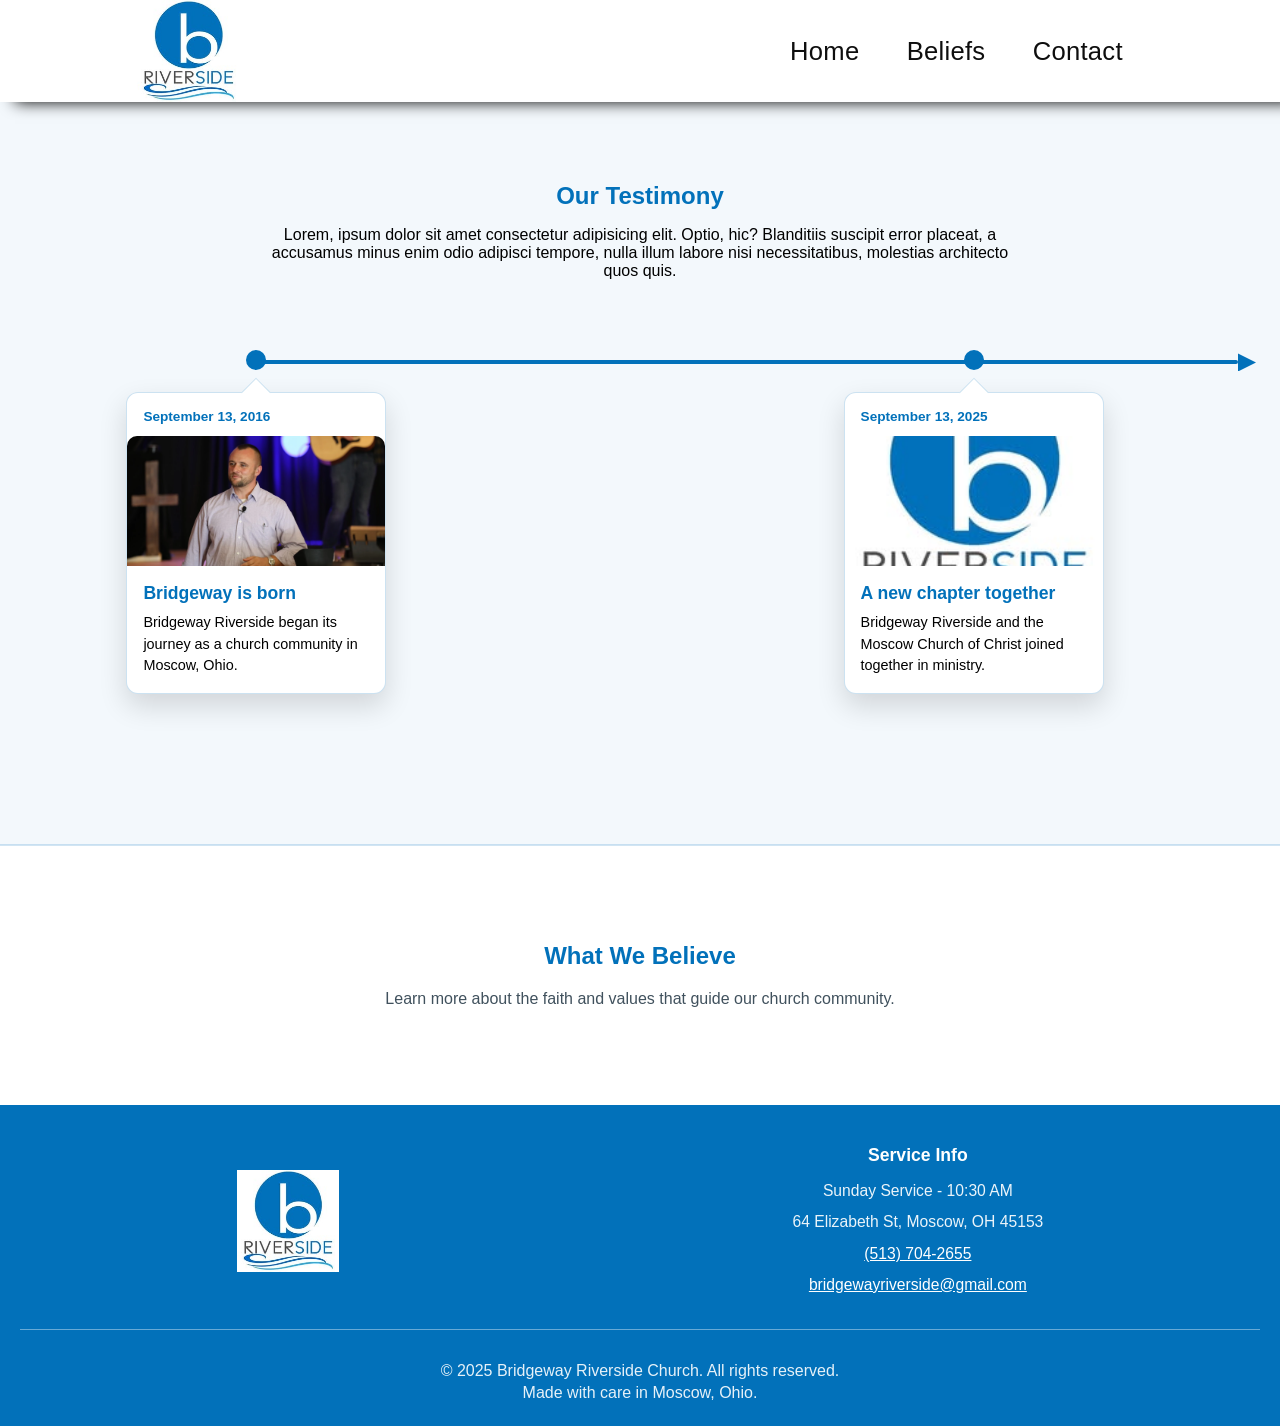
==== beliefs&history.html @ 6505e010 "9/9/26 Changes" ====
<!DOCTYPE html>
<html lang="en">
<head>
    <meta charset="UTF-8">
    <meta name="viewport" content="width=device-width, initial-scale=1.0">
    <title>Document</title>
    <link rel="stylesheet" href="css/global.css">
    <link rel="stylesheet" href="css/beliefs&history.css">
</head>
<body>
    <!--HEADER-->
    <section id="header">
        <header>
            <img src="images/common/bridgeway-riverside-church-logo.png" alt="" id="logo" onclick="window.location.href='./index.html'">
            <div id="nav">
                <a href="index.html" class="navlink">Home</a>
                <a href="beliefs&history.html" class="navlink">Beliefs</a>
                <a href="index.html#contact" class="navlink">Contact</a>
            </div>
        </header>
    </section>

    <section id="history">
        <div class="testimony">
            <h1>Our Testimony</h1>
            <p>Lorem, ipsum dolor sit amet consectetur adipisicing elit. Optio, hic? Blanditiis suscipit error placeat, a accusamus minus enim odio adipisci tempore, nulla illum labore nisi necessitatibus, molestias architecto quos quis.</p>
        </div>

        <div class="timeline">
            <div class="timeline-track" aria-label="Bridgeway Riverside history">
                <div class="timeline-ray" aria-hidden="true"></div>
                <article class="timeline-event timeline-event-start">
                    <div class="timeline-card">
                        <time datetime="2016-09-13">September 13, 2016</time>
                        <img src="images/index/hero.png" alt="Bridgeway Riverside church service">
                        <h2>Bridgeway is born</h2>
                        <p>Bridgeway Riverside began its journey as a church community in Moscow, Ohio.</p>
                    </div>
                    <span class="timeline-dot" aria-hidden="true"></span>
                </article>

                <article class="timeline-event timeline-event-merge">
                    <span class="timeline-dot" aria-hidden="true"></span>
                    <div class="timeline-card">
                        <time datetime="2025-09-13">September 13, 2025</time>
                        <img src="images/common/bridgeway-riverside-church-logo.png" alt="Bridgeway Riverside logo">
                        <h2>A new chapter together</h2>
                        <p>Bridgeway Riverside and the Moscow Church of Christ joined together in ministry.</p>
                    </div>
                </article>
            </div>
        </div>

    </section>

    <section id="whatwebelieve">
        <div class="beliefs-heading">
            <h1>What We Believe</h1>
            <p>Learn more about the faith and values that guide our church community.</p>
        </div>
    </section>
    
    <!--FOOTER-->
    <section id="footer">
        <footer>
            <div class="footer-brand">
                <img src="images/common/bridgeway-riverside-church-logo.png" alt="" id="logo" onclick="window.location.href='#'">
            
                <div class="social-links">
                    
                </div>
            </div>
            <div class="footer-info">
                <p>Service Info</p>
                <ul>
                    <li>Sunday Service - 10:30 AM</li>
                    <li>64 Elizabeth St, Moscow, OH 45153</li>
                    <li><a href="tel:5137042655">(513) 704-2655</a></li>
                    <li><a href="mailto:bridgewayriverside@gmail.com">bridgewayriverside@gmail.com</a></li>
                </ul>
            </div>
            <hr>
            <div class="footer-copyright">
                <p>© 2025 Bridgeway Riverside Church. All rights reserved.</p>
                <p>Made with care in Moscow, Ohio.</p>
            </div>
        </footer>
    </section>
</body>
</html>
---- css/global.css ----
* {
    margin: 0;
    font-family: 'Segoe UI', Tahoma, Geneva, Verdana, sans-serif;
    box-sizing: border-box;
}

html { 
    scroll-behavior: smooth; 
}

body {
    overflow-x: hidden;
}

:root {
    --navlink: rgb(14, 14, 14);
    --white: #ffffff;
    --bridgewayblue: #0271ba;
}

/* Header Styling */
header {
    display: flex;
    justify-content: space-around;
    gap: 20%;
    box-shadow: 15px 0px 15px 0px black;
    z-index: 10;
    position:relative;
}

#logo {
    width: 8vw;
    max-width: 120px;
    min-width: 64px;
    height: auto;
    cursor: pointer;
}

.site-logo-link {
    display: flex;
    align-items: center;
}

.mobile-menu {
    display: none;
}

.mobile-menu summary {
    display: none;
}

#footer-logo {
    width: 8vw;
    max-width: 120px;
    min-width: 64px;
    height: auto;
}

@media (max-width: 700px) {
    header {
        display: flex;
        flex-direction: column;
        gap: 0.5rem;
        padding: 0.75rem 1rem;
    }

    .site-logo-link {
        justify-content: center;
    }

    .mobile-menu {
        display: block;
        width: 100%;
    }

    .mobile-menu summary {
        display: block;
        width: 100%;
        padding: 0.65rem 1rem;
        border: 1px solid rgba(2, 113, 186, 0.35);
        border-radius: 6px;
        color: var(--bridgewayblue);
        cursor: pointer;
        font-weight: 600;
        list-style: none;
        text-align: center;
    }

    .mobile-menu summary::-webkit-details-marker {
        display: none;
    }

    .mobile-menu summary::after {
        content: " +";
    }

    .mobile-menu[open] summary::after {
        content: " -";
    }

    #nav {
        display: flex;
        flex-direction: column;
        gap: 0;
        margin: 0;
        padding-top: 0.35rem;
        font-size: 1rem;
    }

    .navlink {
        padding: 0.7rem 1rem;
        border-bottom: 1px solid rgba(2, 113, 186, 0.12);
        text-align: center;
    }
}

@media (max-width: 420px) {
    header {
        align-items: center;
    }

    #logo,
    #footer-logo {
        min-width: 56px;
    }

    #nav {
        font-size: 0.85rem;
    }
}

    /* Navigation Styling */
    #nav {
        font-size: 2vw;
        margin-top: auto;
        margin-bottom: auto;
        letter-spacing: .01em;
    }

    .navlink {
        color: var(--navlink);
        text-decoration: none;
        font-weight:350;
        transition: color 200ms;
        padding: 20px;
    }

    .navlink:hover {
        transition: color 200ms;
        color: var(--bridgewayblue);
    }

#desktop-nav {
    display: flex;
    align-items: center;
    gap: 0;
    font-size: 2vw;
    letter-spacing: .01em;
}

.mobile-menu summary {
    display: none;
}

@media (max-width: 700px) {
    header {
        flex-direction: column;
        gap: 0.5rem;
        padding: 0.75rem 1rem;
    }

    #desktop-nav {
        display: none;
    }

    .mobile-menu {
        display: block;
        width: 100%;
    }

    .mobile-menu summary {
        display: block;
        width: 100%;
        padding: 0.65rem 1rem;
        border: 1px solid rgba(2, 113, 186, 0.35);
        border-radius: 6px;
        color: var(--bridgewayblue);
        cursor: pointer;
        font-weight: 600;
        list-style: none;
        text-align: center;
    }

    #nav {
        align-items: stretch;
        flex-direction: column;
        gap: 0;
        margin: 0;
        padding-top: 0.35rem;
        font-size: 1rem;
    }

    .navlink {
        padding: 0.7rem 1rem;
        border-bottom: 1px solid rgba(2, 113, 186, 0.12);
        text-align: center;
    }
}



/* Footer Styling */

footer {
    background-color: var(--bridgewayblue);
    display: flex;
    flex-wrap: wrap;
    justify-content: space-around;
    align-items: center;
    gap: 20px;
    padding: 40px 20px 20px;
}

footer .footer-brand,
footer .footer-info {
    display: flex;
    flex-direction: column;
    align-items: center;
}

footer .footer-info {
    max-width: 320px;
    text-align: center;
}

footer .footer-info p {
    color: #ffffff;
    font-size: 1.1rem;
    font-weight: 600;
    margin-bottom: 12px;
}

footer .footer-info ul {
    list-style: none;
    padding: 0;
    display: grid;
    gap: 6px;
}

footer .footer-info li {
    color: rgba(255, 255, 255, 0.92);
    font-size: 0.98rem;
    line-height: 1.6;
}

footer .footer-info a {
    color: #ffffff;
    text-decoration: underline;
    transition: color 0.2s ease;
}

footer .footer-info a:hover {
    color: rgba(255, 255, 255, 0.8);
}

    /* Copright Section Styling */
    footer hr {
        width: 100%;
        border: none;
        border-top: 1px solid rgba(255, 255, 255, 0.4);
        margin: 12px 0 8px;
    }
    
    footer .footer-copyright {
        width: 100%;
        text-align: center;
        color: rgba(255, 255, 255, 0.9);
        padding-top: 0;
    }
    
    footer .footer-copyright p {
        margin: 4px 0;
    }
---- css/beliefs&history.css ----
#history {
    padding: 5rem 8vw;
    background-color: #f3f8fc;
    border-bottom: 1px solid rgba(2, 113, 186, 0.18);
}

.testimony {
    max-width: 760px;
    margin: 0 auto 4rem;
    text-align: center;
}

.testimony h1,
.beliefs-heading h1 {
    margin-bottom: 1rem;
    color: var(--bridgewayblue);
    text-align: center;
}

#whatwebelieve {
    min-height: 260px;
    padding: 6rem 8vw 5rem;
    background-color: var(--white);
    border-top: 1px solid rgba(2, 113, 186, 0.18);
}

.beliefs-heading {
    max-width: 760px;
    margin: 0 auto;
    text-align: center;
}

.beliefs-heading p {
    margin-top: 0.75rem;
    color: #40515d;
    line-height: 1.6;
}

.timeline {
    width: calc(100% + 8vw - 3rem);
    margin-left: 1.5rem;
}

.timeline-track {
    position: relative;
    display: grid;
    grid-template-columns: 1fr 1fr;
    gap: 0;
    width: 100%;
    padding: 0;
}

.timeline-ray {
    position: absolute;
    z-index: 0;
    top: 1rem;
    right: 18px;
    left: 130px;
    height: 4px;
    border-radius: 999px;
    background: var(--bridgewayblue);
}

.timeline-ray::after {
    content: "";
    position: absolute;
    top: 50%;
    left: 100%;
    width: 18px;
    height: 18px;
    background: var(--bridgewayblue);
    clip-path: polygon(0 0, 100% 50%, 0 100%);
    transform: translateY(-50%);
}

.timeline-event {
    position: relative;
    z-index: 1;
    display: flex;
    flex-direction: column;
    align-items: center;
    min-height: 420px;
    padding-top: 3rem;
}

.timeline-card {
    position: relative;
    width: min(100%, 260px);
    border: 1px solid rgba(2, 113, 186, 0.2);
    border-radius: 12px;
    background: var(--white);
    box-shadow: 0 12px 28px rgba(0, 0, 0, 0.14);
}

.timeline-card::before {
    content: "";
    position: absolute;
    top: -11px;
    left: 50%;
    width: 20px;
    height: 20px;
    border-top: 1px solid rgba(2, 113, 186, 0.2);
    border-left: 1px solid rgba(2, 113, 186, 0.2);
    background: var(--white);
    transform: translateX(-50%) rotate(45deg);
}

.timeline-card time,
.timeline-card h2,
.timeline-card p {
    display: block;
    margin-right: 1rem;
    margin-left: 1rem;
}

.timeline-card time {
    padding-top: 1rem;
    color: var(--bridgewayblue);
    font-size: 0.85rem;
    font-weight: 700;
}

.timeline-card img {
    width: 100%;
    height: 130px;
    margin-top: 0.75rem;
    border-radius: 10px 10px 0 0;
    object-fit: cover;
}

.timeline-card h2 {
    margin-top: 0.8rem;
    margin-bottom: 0.5rem;
    color: var(--bridgewayblue);
    font-size: 1.1rem;
}

.timeline-card p {
    margin-bottom: 1rem;
    line-height: 1.5;
    font-size: 0.9rem;
}

.timeline-dot {
    position: absolute;
    left: 50%;
    width: 20px;
    height: 20px;
    border: 4px solid var(--bridgewayblue);
    border-radius: 50%;
    background: var(--bridgewayblue);
    transform: translate(-50%, -50%);
}

.timeline-event-start .timeline-dot {
    top: 1rem;
    left: 130px;
}

.timeline-event-start {
    align-items: flex-start;
}

.timeline-event-merge .timeline-dot {
    top: 1rem;
}

@media (max-width: 700px) {
    #history {
        padding: 3rem 5vw;
    }

    .timeline-track {
        display: flex;
        flex-direction: column;
        gap: 3rem;
        padding: 0 0 0 2rem;
        width: auto;
    }

    .timeline {
        width: auto;
        margin-left: 0;
    }

    .timeline-ray {
        top: 2rem;
        right: auto;
        bottom: 0;
        left: 0.55rem;
        width: 4px;
        height: auto;
        transform: none;
    }

    .timeline-ray::after {
        top: 100%;
        left: 50%;
        transform: translateX(-50%);
        clip-path: polygon(0 0, 100% 0, 50% 100%);
    }

    .timeline-event,
    .timeline-event-start,
    .timeline-event-merge {
        min-height: 0;
        justify-content: flex-start;
        align-items: stretch;
        padding-top: 0;
    }

    .timeline-event .timeline-dot,
    .timeline-event-start .timeline-dot,
    .timeline-event-merge .timeline-dot {
        top: 2rem;
        right: auto;
        bottom: auto;
        left: -1.45rem;
        transform: translate(-50%, -50%);
    }

    .timeline-event-start .timeline-dot {
        left: -1.45rem;
    }

    .timeline-card::before,
    .timeline-event-start .timeline-card::before {
        top: 1rem;
        left: -11px;
        border-top: 0;
        border-left: 1px solid rgba(2, 113, 186, 0.2);
        border-bottom: 1px solid rgba(2, 113, 186, 0.2);
        transform: translateY(-50%) rotate(45deg);
    }

    .timeline-card img {
        height: 140px;
    }
}
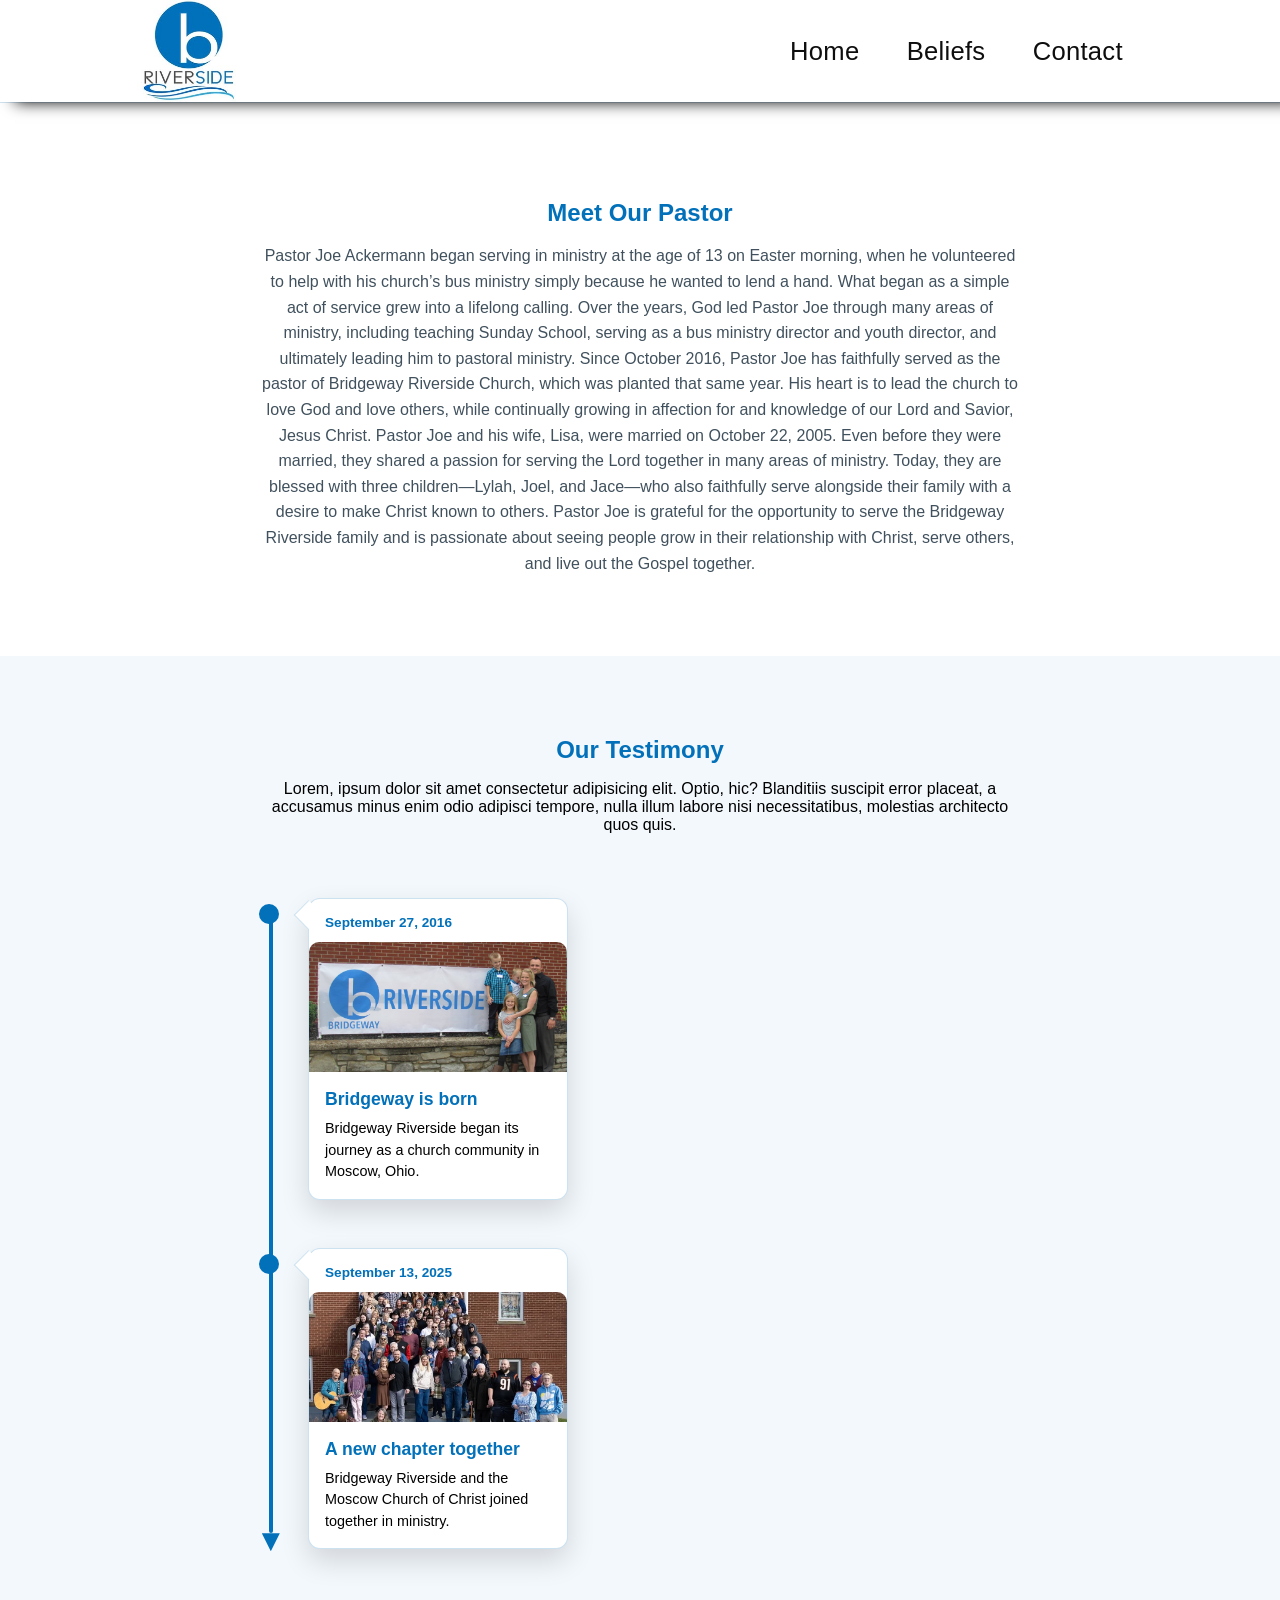
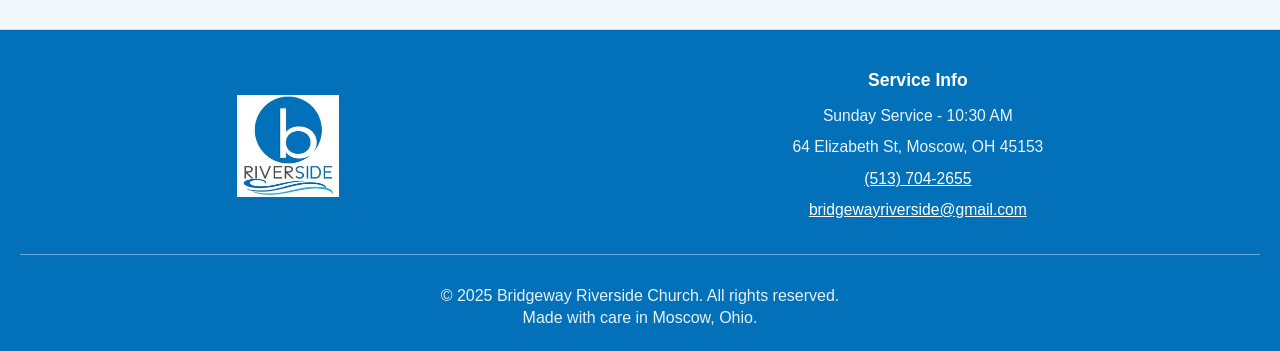
==== commit 55f602b2: "Design Improvements and Imports - Added new image(s) to timeline and ways to engage sections - Added" ====
--- a/beliefs&history.html
+++ b/beliefs&history.html
@@ -20,6 +20,16 @@
         </header>
     </section>
 
+    <section id="whatwebelieve">
+        <div class="beliefs-heading">
+            <h1>Meet Our Pastor</h1>
+            <p>Pastor Joe Ackermann began serving in ministry at the age of 13 on Easter morning, when he volunteered to help with his church’s bus ministry simply because he wanted to lend a hand. What began as a simple act of service grew into a lifelong calling. Over the years, God led Pastor Joe through many areas of ministry, including teaching Sunday School, serving as a bus ministry director and youth director, and ultimately leading him to pastoral ministry.
+                Since October 2016, Pastor Joe has faithfully served as the pastor of Bridgeway Riverside Church, which was planted that same year. His heart is to lead the church to love God and love others, while continually growing in affection for and knowledge of our Lord and Savior, Jesus Christ.
+                Pastor Joe and his wife, Lisa, were married on October 22, 2005. Even before they were married, they shared a passion for serving the Lord together in many areas of ministry. Today, they are blessed with three children—Lylah, Joel, and Jace—who also faithfully serve alongside their family with a desire to make Christ known to others.
+                Pastor Joe is grateful for the opportunity to serve the Bridgeway Riverside family and is passionate about seeing people grow in their relationship with Christ, serve others, and live out the Gospel together.</p>
+        </div>
+    </section>
+
     <section id="history">
         <div class="testimony">
             <h1>Our Testimony</h1>
@@ -31,8 +41,8 @@
                 <div class="timeline-ray" aria-hidden="true"></div>
                 <article class="timeline-event timeline-event-start">
                     <div class="timeline-card">
-                        <time datetime="2016-09-13">September 13, 2016</time>
-                        <img src="images/index/hero.png" alt="Bridgeway Riverside church service">
+                        <time datetime="2016-09-27">September 27, 2016</time>
+                        <img src="images/timeline/BridgewayRiversideFounding.JPEG" alt="Bridgeway Riverside church service">
                         <h2>Bridgeway is born</h2>
                         <p>Bridgeway Riverside began its journey as a church community in Moscow, Ohio.</p>
                     </div>
@@ -43,7 +53,7 @@
                     <span class="timeline-dot" aria-hidden="true"></span>
                     <div class="timeline-card">
                         <time datetime="2025-09-13">September 13, 2025</time>
-                        <img src="images/common/bridgeway-riverside-church-logo.png" alt="Bridgeway Riverside logo">
+                        <img src="images/timeline/bridgewaymerging.jpg" alt="Bridgeway Riverside logo">
                         <h2>A new chapter together</h2>
                         <p>Bridgeway Riverside and the Moscow Church of Christ joined together in ministry.</p>
                     </div>
@@ -51,13 +61,6 @@
             </div>
         </div>
 
-    </section>
-
-    <section id="whatwebelieve">
-        <div class="beliefs-heading">
-            <h1>What We Believe</h1>
-            <p>Learn more about the faith and values that guide our church community.</p>
-        </div>
     </section>
     
     <!--FOOTER-->
--- a/css/beliefs&history.css
+++ b/css/beliefs&history.css
@@ -37,26 +37,27 @@
 }
 
 .timeline {
-    width: calc(100% + 8vw - 3rem);
-    margin-left: 1.5rem;
+    width: min(100%, 760px);
+    margin: 0 auto;
 }
 
 .timeline-track {
     position: relative;
-    display: grid;
-    grid-template-columns: 1fr 1fr;
-    gap: 0;
+    display: flex;
+    flex-direction: column;
+    gap: 3rem;
     width: 100%;
-    padding: 0;
+    padding: 0 0 0 3rem;
 }
 
 .timeline-ray {
     position: absolute;
     z-index: 0;
     top: 1rem;
-    right: 18px;
-    left: 130px;
-    height: 4px;
+    bottom: 1rem;
+    left: 0.55rem;
+    width: 4px;
+    height: auto;
     border-radius: 999px;
     background: var(--bridgewayblue);
 }
@@ -64,13 +65,13 @@
 .timeline-ray::after {
     content: "";
     position: absolute;
-    top: 50%;
-    left: 100%;
+    top: 100%;
+    left: 50%;
     width: 18px;
     height: 18px;
     background: var(--bridgewayblue);
-    clip-path: polygon(0 0, 100% 50%, 0 100%);
-    transform: translateY(-50%);
+    clip-path: polygon(0 0, 100% 0, 50% 100%);
+    transform: translateX(-50%);
 }
 
 .timeline-event {
@@ -78,9 +79,8 @@
     z-index: 1;
     display: flex;
     flex-direction: column;
-    align-items: center;
-    min-height: 420px;
-    padding-top: 3rem;
+    align-items: stretch;
+    min-height: 0;
 }
 
 .timeline-card {
@@ -95,14 +95,15 @@
 .timeline-card::before {
     content: "";
     position: absolute;
-    top: -11px;
-    left: 50%;
+    top: 1rem;
+    left: -11px;
     width: 20px;
     height: 20px;
-    border-top: 1px solid rgba(2, 113, 186, 0.2);
+    border-top: 0;
     border-left: 1px solid rgba(2, 113, 186, 0.2);
+    border-bottom: 1px solid rgba(2, 113, 186, 0.2);
     background: var(--white);
-    transform: translateX(-50%) rotate(45deg);
+    transform: translateY(-50%) rotate(45deg);
 }
 
 .timeline-card time,
@@ -154,15 +155,12 @@
 
 .timeline-event-start .timeline-dot {
     top: 1rem;
-    left: 130px;
-}
-
-.timeline-event-start {
-    align-items: flex-start;
+    left: -2.45rem;
 }
 
 .timeline-event-merge .timeline-dot {
     top: 1rem;
+    left: -2.45rem;
 }
 
 @media (max-width: 700px) {
@@ -170,48 +168,15 @@
         padding: 3rem 5vw;
     }
 
-    .timeline-track {
-        display: flex;
-        flex-direction: column;
-        gap: 3rem;
-        padding: 0 0 0 2rem;
+    .timeline {
         width: auto;
     }
 
-    .timeline {
-        width: auto;
-        margin-left: 0;
+    .timeline-track {
+        padding-left: 2rem;
     }
 
-    .timeline-ray {
-        top: 2rem;
-        right: auto;
-        bottom: 0;
-        left: 0.55rem;
-        width: 4px;
-        height: auto;
-        transform: none;
-    }
-
-    .timeline-ray::after {
-        top: 100%;
-        left: 50%;
-        transform: translateX(-50%);
-        clip-path: polygon(0 0, 100% 0, 50% 100%);
-    }
-
-    .timeline-event,
-    .timeline-event-start,
-    .timeline-event-merge {
-        min-height: 0;
-        justify-content: flex-start;
-        align-items: stretch;
-        padding-top: 0;
-    }
-
-    .timeline-event .timeline-dot,
-    .timeline-event-start .timeline-dot,
-    .timeline-event-merge .timeline-dot {
+    .timeline-event .timeline-dot {
         top: 2rem;
         right: auto;
         bottom: auto;
@@ -219,20 +184,6 @@
         transform: translate(-50%, -50%);
     }
 
-    .timeline-event-start .timeline-dot {
-        left: -1.45rem;
-    }
-
-    .timeline-card::before,
-    .timeline-event-start .timeline-card::before {
-        top: 1rem;
-        left: -11px;
-        border-top: 0;
-        border-left: 1px solid rgba(2, 113, 186, 0.2);
-        border-bottom: 1px solid rgba(2, 113, 186, 0.2);
-        transform: translateY(-50%) rotate(45deg);
-    }
-
     .timeline-card img {
         height: 140px;
     }
